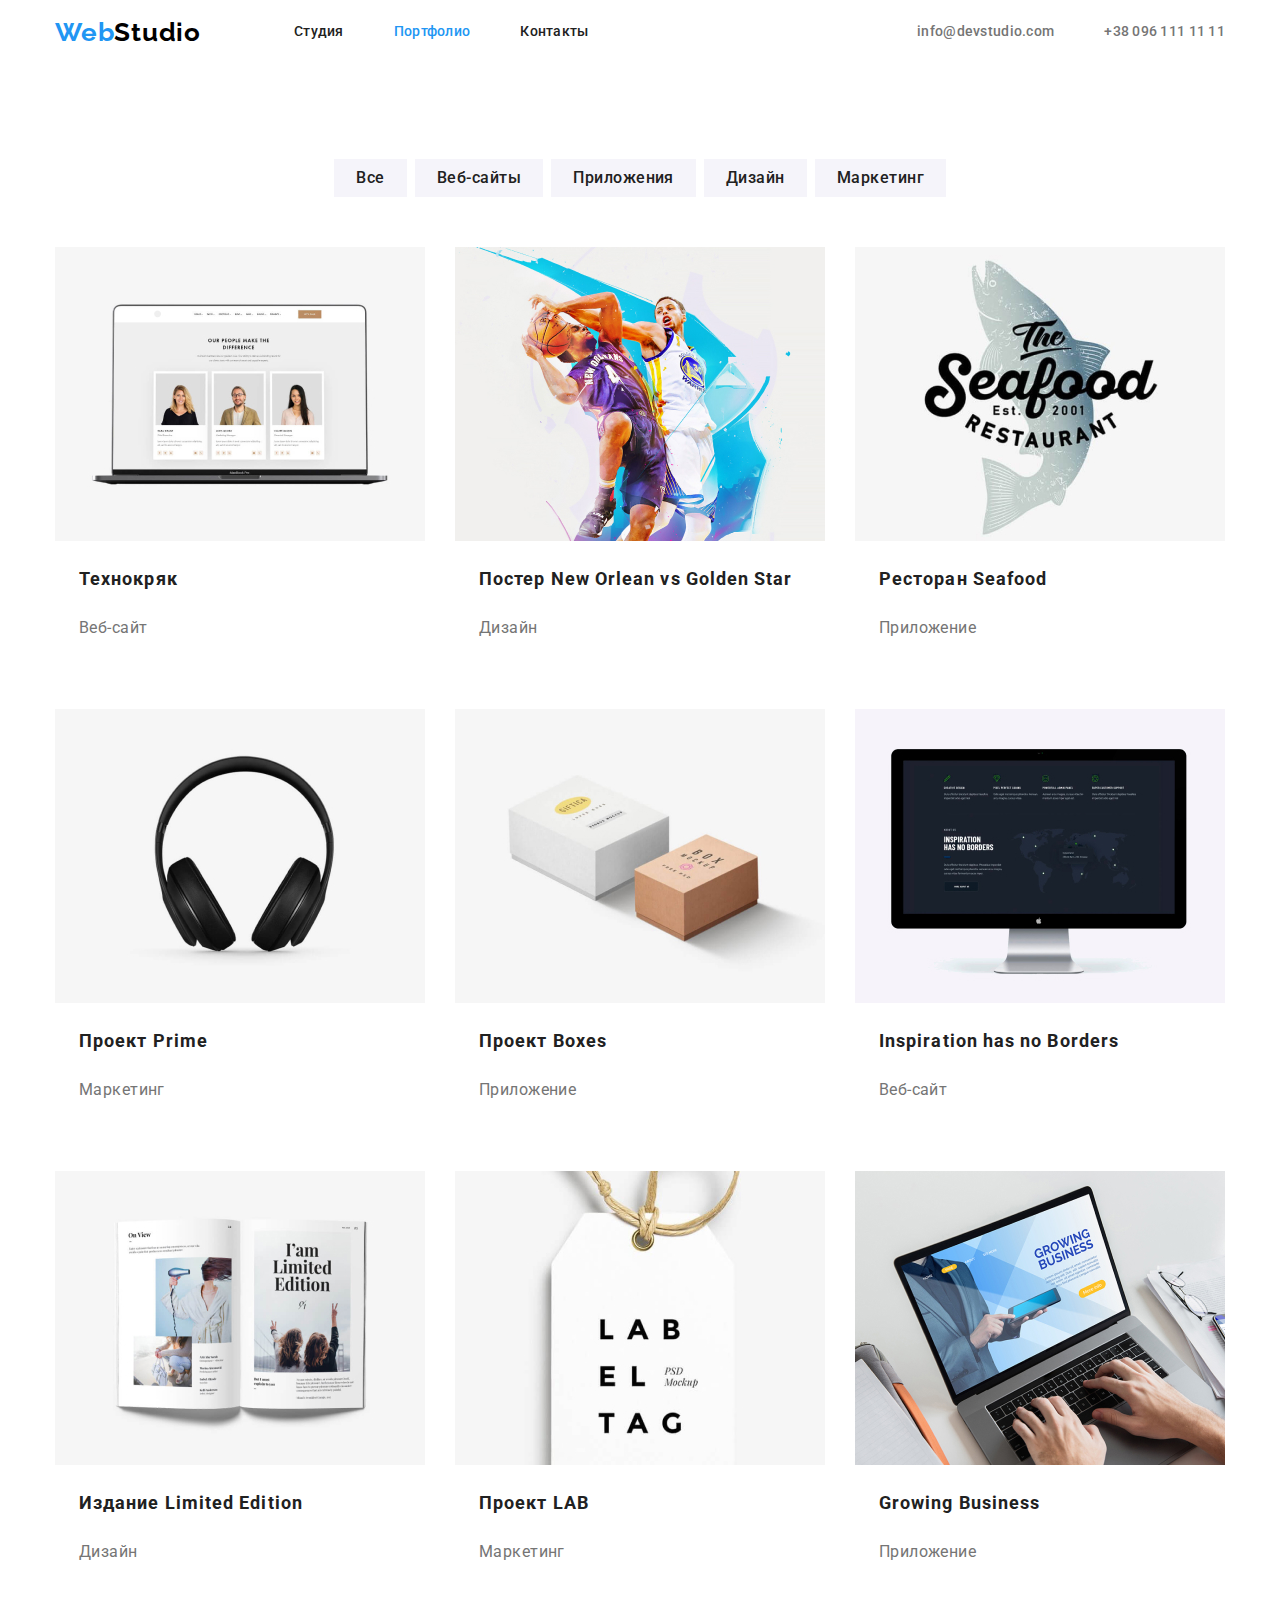
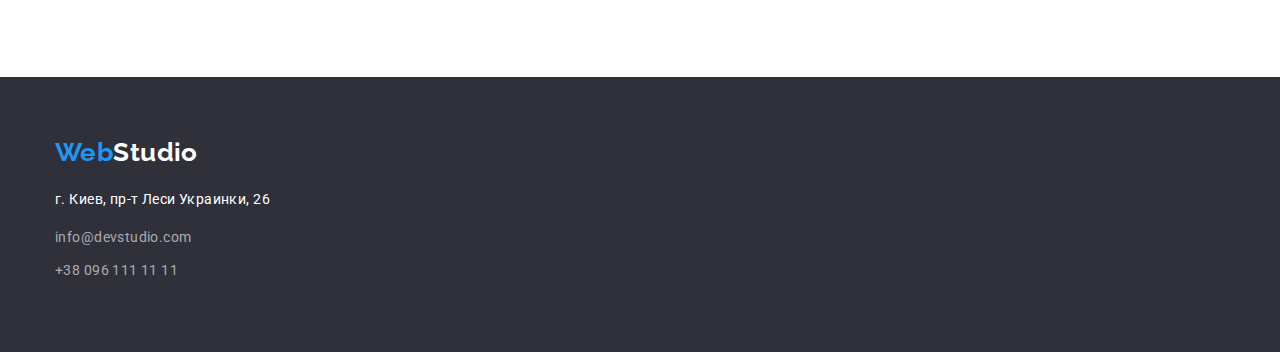
==== portfolio.html @ 2c36c58c "Создание репозитория-goit-markup-hw-04" ====
<!DOCTYPE html>
<html lang="ru">
<head>
    <meta charset="UTF-8">
    <meta name="viewport" content="width=device-width, initial-scale=1.0">
    <title>Portfolio</title>
    <link rel="stylesheet" href="https://fonts.googleapis.com/css2?family=Raleway:wght@700&family=Roboto:wght@400;500;700;900&display=swap">
    <link rel="stylesheet" href="./css/normalize.css">
    <link rel="stylesheet" href="./css/slyles.css">
</head>
<body>
    <!-- Шапка -->
    <header class="header">
        <div class="container flexbox">
        <nav class="navigation">
            <a class="header-logo" href="./index.html">
            <span class="web-logo">Web</span>Studio</a>
            <ul class="site-nav list">
            <li class="menu-item"><a href="./index.html" class="link">Студия</a></li>
            <li class="menu-item"><a href="./portfolio.html" class="link current">Портфолио</a></li> 
            <li class="menu-item"><a href="Контакты" class="link">Контакты</a></li> 
          </ul>
          </nav>
          <ul class="header-contacts list">
           <li class="menu-item"><a href="mailto:info@devstudio.com" class="link">info@devstudio.com</a></li>
           <li class="menu-item"><a href="tel:+380961111111" class="link">+38 096 111 11 11</a></li>
          </ul>
        </div>
    </header>
    <main>
       <!-- Портфолио_кнопки_h1 --> 
        <section class="our-works">
            <div class="container">
            <h1 class="portfolio-title">Портфолио</h1>
            <ul class="list filter-button">
                <li class="item">
                    <button type="button" class="secondary-button">Все</button>
                </li>
                <li class="item">
                    <button type="button" class="secondary-button">Веб-сайты</button>
                </li>
                <li class="item">
                    <button type="button" class="secondary-button">Приложения</button>
                </li>
                <li class="item">
                    <button type="button" class="secondary-button">Дизайн</button>
                </li>
                <li class="item">
                    <button type="button" class="secondary-button">Маркетинг</button>
                </li>
            </ul>
            <!-- Портфолио_галерея --> 
            <ul class="list portfolio-list">
                <li class="item">
                    <a href="Технокряк">
                        <img class="image-portfolio" src="img/portfolio-01.jpg" alt="Технокряк">
                        <div class="desc-portfolio">
                        <h2 class="title">Технокряк</h2>
                        <p class="text">Веб-сайт</p>
                    </div>
                    </a>
                </li>
                <li class="item">
                    <a href="Постер-New-Orlean-vs-Golden-Star">
                        <img class="image-portfolio" src="img/portfolio-02.jpg" alt="Постер New Orlean vs Golden Star" width="370">
                        <div class="desc-portfolio">
                        <h2 class="title">Постер New Orlean vs Golden Star</h2>
                        <p class="text">Дизайн</p>
                    </div>
                    </a>
                </li>
                <li class="item">
                    <a href="Ресторан-Seafood">
                        <img class="image-portfolio" src="img/portfolio-03.jpg" alt="Ресторан Seafood" width="370">
                        <div class="desc-portfolio">
                        <h2 class="title">Ресторан Seafood</h2>
                        <p class="text">Приложение</p>
                    </div>
                    </a>
                </li>
                <li class="item">
                    <a href="Проект-Prime">
                        <img class="image-portfolio" src="img/portfolio-04.jpg" alt="Проект Prime" width="370">
                        <div class="desc-portfolio">
                        <h2 class="title">Проект Prime</h2>
                        <p class="text">Маркетинг</p>
                    </div>
                    </a>
                </li>
                <li class="item">
                    <a href="Проект-Boxes">
                        <img class="image-portfolio" src="img/portfolio-05.jpg" alt="Проект Boxes" width="370">
                        <div class="desc-portfolio">
                        <h2 class="title">Проект Boxes</h2>
                        <p class="text">Приложение</p>
                    </div>
                    </a>
                </li>
                <li class="item">
                    <a href="Inspiration-has-no-Borders">
                        <img class="image-portfolio" src="img/portfolio-06.jpg" alt="Inspiration has no Borders" width="370">
                        <div class="desc-portfolio">
                        <h2 class="title">Inspiration has no Borders</h2>
                        <p class="text">Веб-сайт</p>
                    </div>
                    </a>
                </li>
                <li class="item">
                    <a href="Издание-Limited-Edition">
                        <img class="image-portfolio" src="img/portfolio-07.jpg" alt="Издание Limited Edition" width="370">
                        <div class="desc-portfolio">
                        <h2 class="title">Издание Limited Edition</h2>
                        <p class="text">Дизайн</p>
                    </div>
                    </a>
                </li>
                <li class="item">
                    <a href="Проект-LAB">
                        <img class="image-portfolio" src="img/portfolio-08.jpg" alt="Проект LAB" width="370">
                        <div class="desc-portfolio">
                        <h2 class="title">Проект LAB</h2>
                        <p class="text">Маркетинг</p>
                    </div>
                    </a>
                </li>
                <li class="item">
                    <a href="Growing-Business">
                        <img class="image-portfolio" src="img/portfolio-09.jpg" alt="Growing Business" width="370">
                        <div class="desc-portfolio">
                        <h2 class="title">Growing Business</h2>
                        <p class="text">Приложение</p>
                    </div>
                    </a>
                </li>
            </ul>
            </div>
        </section>
    </main>
    <!-- Контакты -->
    <footer class="footer">
    <div class="container">
        <a class="footer-logo" href="./index.html">
            <span class="web-logo">Web</span>Studio</a>
        <address class="footer-address">
            <p class="text">г. Киев, пр-т Леси Украинки, 26</p>
            <ul class="list address-list">
                <li class="address-mail">
                 <a class="link" href="mailto:info@devstudio.com">info@devstudio.com</a>
                </li>
                <li>
                 <a class="link" href="tel:+380961111111">+38 096 111 11 11</a>
                </li>
            </ul>   
        </address>
    </div>
    </footer>
</body>
</html>
---- css/slyles.css ----
/* index */
:root {
    --primary-text-color: #212121;
    --secondary-text-color: #757575;
    --white-color: #ffffff;
    --accent-color: #2196F3;
    --primary-bg-color: #ffffff;
    --secondary-1-bg-color: #2F303A;
    --secondary-2-bg-color: #F5F4FA;
}
html {
    -moz-box-sizing: border-box;
}

*,
*::after,
*::before {
    box-sizing: border-box;
}

body {
    background-color: var(--primary-bg-color);
    color: var(--primary-text-color);
    font-family: "Roboto", sans-serif;
    font-weight: 400;
    font-size: 14px;
    line-height: 1.71;
    letter-spacing: 0.03em;
}

img {
    display: block;
    width: 100%;
    height: auto;
}

.container {
    width: 1200px;
    padding-left: 15px;
    padding-right: 15px;
    margin-right: auto;
    margin-left: auto;
}

.flexbox {
    display: flex;
}

.list {
    list-style: none;
    margin: 0;
    padding: 0;
}
.link {
    text-decoration: none;
}

.section {
    padding-top: 94px;
    padding-bottom: 94px;
}

.section-title {
  margin-top: 0;
  margin-bottom: 50px;
  font-size: 36px;
  font-weight: 700;
  line-height: 1.17;
  text-align: center;
}

/* точки списка */
ul {
    list-style: none;
}
/* подчеркивание ссылок */
a {
    text-decoration: none;
}

/* header */
.header {
    font-weight: 500;
    line-height: 1.14;
    letter-spacing: 0.02em;
}

.header .flexbox {
    align-items: center;
    justify-content: flex-end;
}

.navigation {
    display: flex;
    align-items: center;
    margin-right: auto;
}

.header-logo {
    color: #000000;
    font-family: "Raleway", sans-serif;
    font-weight: 700;
    font-size: 26px;
    line-height: 1.19;
    letter-spacing: 0.03em;
    margin-right: 93px;
}
.web-logo {
    color: var(--accent-color);
}
.site-nav {
    display: flex;
    padding-top: 24px;
    padding-bottom: 25px;
}

.menu-item:not(:last-child) {
    margin-right: 50px;
}

.site-nav .link {
    color: var(--primary-text-color);
}
.site-nav .link.current {
    color: var(--accent-color);
}
.site-nav .link:hover,
.site-nav .link.focus {
    color: var(--accent-color);
}

.header-contacts {
    display: flex;
    padding-top: 24px;
    padding-bottom: 25px;
}

.header-contacts .link {
    color: #757575;
}
.header-contacts .link:hover,
.header-contacts .link:focus {
    color: var(--accent-color);
} 
/* services */
.hero-section {
    text-align: center;
    background-color: #2F303A;
    padding-top: 200px;
    padding-bottom: 200px;
}
.hero-title {
    color: var(--white-color);
    width: 696px;
    margin-top: 0;
    margin-bottom: 30px;
    margin-left: auto;
    margin-right: auto;
    font-weight: 900;
    font-size: 44px;
    line-height: 1.36;
    text-align: center;
    letter-spacing: 0.06em;
    text-transform: uppercase;
}
.primary-button {
    color: var(--primary-bg-color);
    background-color: var(--accent-color);

    font-weight: 700;
    font-size: 16px;
    line-height: 1.87;
    text-align: center;
    letter-spacing: 0.06em;

    display: inline-block;
    padding-top: 10px;
    padding-bottom: 10px;
    padding-left: 32px;
    padding-right: 32px;
    border-radius: 4px;
    border-radius: 4px;
}
/* about-us-features */
.features-section {
    padding-bottom: 0;
}
.features-item {
    display: flex;
    padding-left: 0;
    margin-top: 0;
    margin-bottom: 0;
}

.features-list {
    width: calc((100% - 3 * 30px) / 4);
    width: 270px;
    height: 101px;
}
.features-list:not(:last-child) {
    margin-right: 30px;
}

.features-title {
    font-weight: 700;
    font-size: 14px;
    line-height: 1.14;
    letter-spacing: 0.03em;
    text-transform: uppercase;

    margin-top: 0;
    margin-bottom: 10px;
}
.features-text {
    margin-top: 0;
    margin-bottom: 0;

    color: var(--secondary-text-color)
}
/* about-us-gallery */
.about-us {
    display: flex;
    padding-left: 0;
    margin-top: 0;
    margin-bottom: 0;
}
.about-us .item {
    width: calc((100% - 2 * 30px) / 3);
    margin-right: 30px;
}
.about-us .item:last-child {
    margin-right: 0;
  }

/* our-team */
.team-section {
    padding-top: 94px;
    padding-bottom: 94px;
    background-color: var(--secondary-2-bg-color)
}
.team-list {
    display: flex;
    padding-left: 0;
    margin-top: 0;
    margin-bottom: 0;
    text-align: center;
}
.team-list .item {
    width: calc((100% - 30px * 3) / 4);
    margin-right: 30px;
}
.team-list .item:last-child {
    margin-right: 0;
}
.team-image {
    margin-bottom: 30px;
}
.team-list .title {
    font-weight: 500;
    font-size: 16px;
    line-height: 1.19;
    letter-spacing: 0.03em;

    margin-top: 0;
    margin-bottom: 10px;
}
.team-list .text {
    color: var(--secondary-text-color);
    font-size: 16px;
    line-height: 1.19;
    margin-top: 0;
    margin-bottom: 0;
    letter-spacing: 0.03em;
}
/* footer */
.footer {
    background-color: var(--secondary-1-bg-color);
    padding-top: 60px;
    padding-bottom: 60px;
}
.footer-logo {
    color: var(--white-color);
    font-family: "Raleway", sans-serif;
    font-weight: 700;
    font-size: 26px;
    line-height: 1.19;
}
.footer-address .text {
    margin-top: 20px;
    color: var(--white-color)
    
}
.footer-address {
    font-style: normal;
}
.address-list {
    margin-bottom: 9px;
    margin-top: 0;
}
.footer-address .link {
    margin-top: 9px;
    display: block;
    color: rgba(255, 255, 255, 0.6);
}
.footer-address .link:hover,
.footer-address .link:focus {
    color: var(--accent-color);
}

/* portfolio */
.our-works {
    padding-top: 94px;
    padding-bottom: 94px;
}
.portfolio-title {
    display: none;
}

/* buttons */
.filter-button {
    display: flex;
    justify-content: center;
    align-items: flex-end;
    margin-bottom: 50px;
}
.filter-button .item:not(:first-child) {
    margin-left: 8px;
  }

.secondary-button {
    color: var(--primary-text-color);
    background-color: var(--secondary-2-bg-color);
    padding: 6px 22px;
    border: none;
    min-width: 73px;
    font-family: inherit;
    font-weight: 500;
    text-align: center;
    font-size: 16px;
    line-height: 1.62;
    letter-spacing: 0.03em;
}
.secondary-button:hover,
.secondary-button:focus {
    color: var(--white-color);
    background-color: var(--accent-color);
}
/* portfolio-gallery */
.portfolio-list {
    display: flex;
    flex-wrap: wrap;
}
.portfolio-list .item {
    width: calc((100% - 30px * 2) / 3);
}
.portfolio-list .item:not(:nth-child(3n)) {
    margin-right: 30px;
}
.portfolio-list .item:not(:nth-last-child(-n + 3)) {
    margin-bottom: 50px;
}
.image-portfolio {
    margin-bottom: 20px;
}
.desc-portfolio {
    padding-right: 24px;
    padding-left: 24px;
}

.portfolio-list .title {
    color: var(--primary-text-color);
    margin-top: 0px;
    margin-bottom: 4px;
    font-size: 18px;
    font-weight: 700;
    line-height: 2;
    letter-spacing: 0.06em;
}
.portfolio-list .text {
    color: var(--secondary-text-color);
    font-size: 16px;
    line-height: 1.87;
}
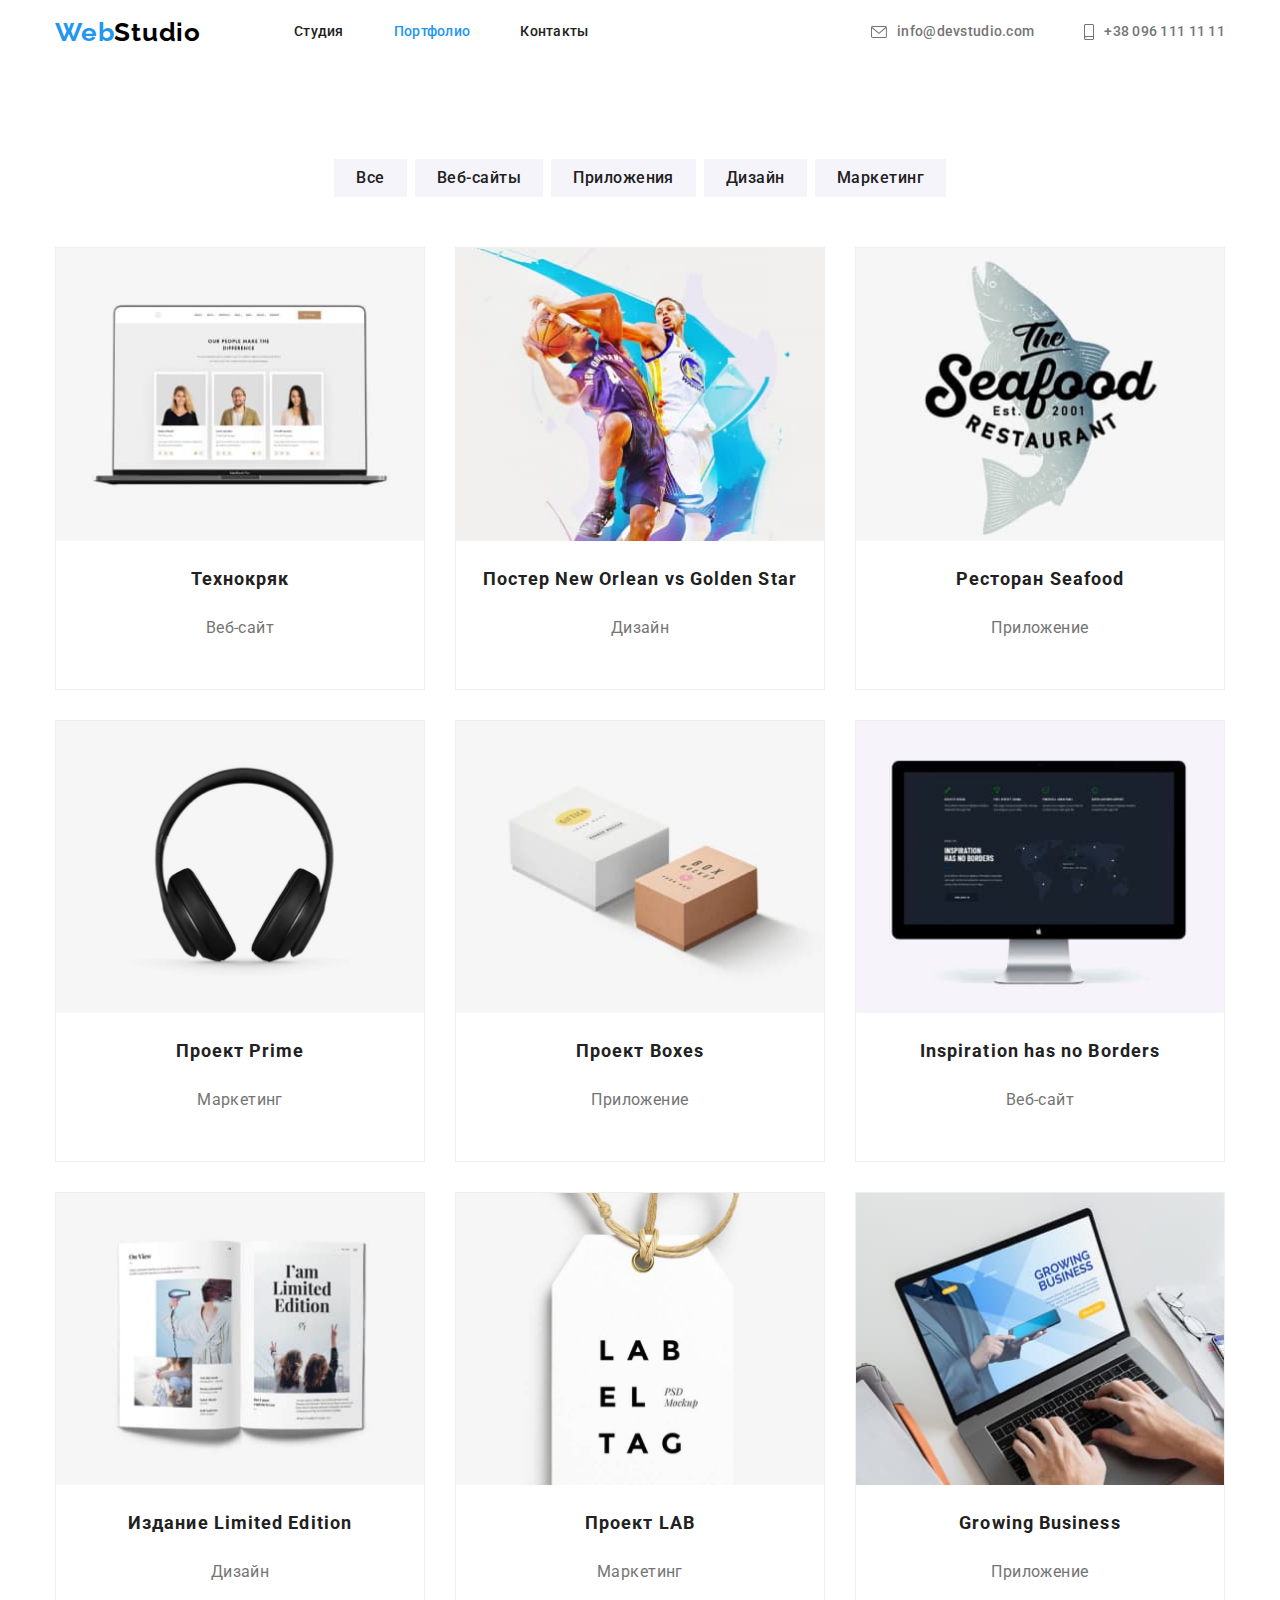
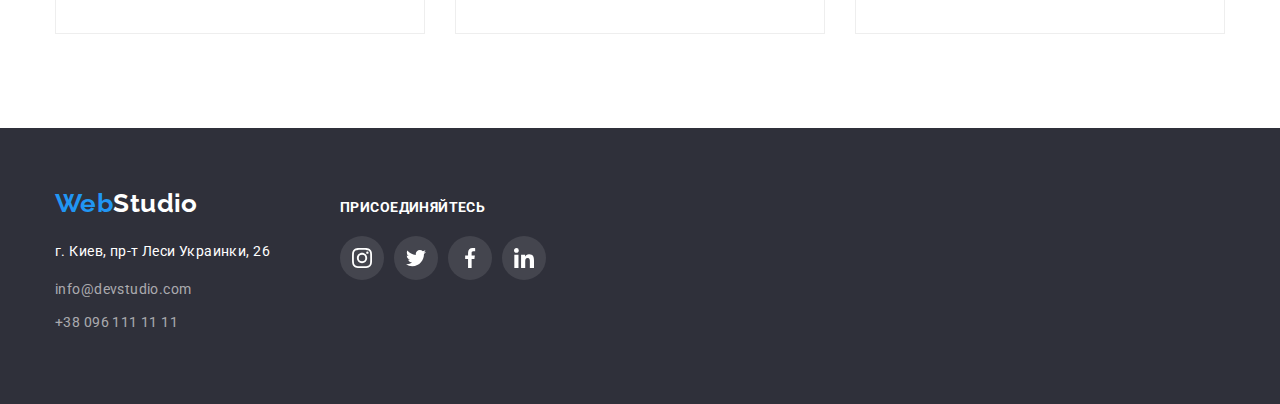
==== commit 8951e3de: "Редакция-01" ====
--- a/portfolio.html
+++ b/portfolio.html
@@ -11,7 +11,7 @@
 <body>
     <!-- Шапка -->
     <header class="header">
-        <div class="container flexbox">
+     <div class="container flexbox">
         <nav class="navigation">
             <a class="header-logo" href="./index.html">
             <span class="web-logo">Web</span>Studio</a>
@@ -20,11 +20,23 @@
             <li class="menu-item"><a href="./portfolio.html" class="link current">Портфолио</a></li> 
             <li class="menu-item"><a href="Контакты" class="link">Контакты</a></li> 
           </ul>
-          </nav>
-          <ul class="header-contacts list">
-           <li class="menu-item"><a href="mailto:info@devstudio.com" class="link">info@devstudio.com</a></li>
-           <li class="menu-item"><a href="tel:+380961111111" class="link">+38 096 111 11 11</a></li>
-          </ul>
+        </nav>
+        <ul class="header-contacts list">
+           <li class="menu-item">
+                <a href="mailto:info@devstudio.com" class="link">
+                    <svg class="icon-mail">
+                       <use href="./img/sprite-icon-opt.svg#icon-mail"></use>
+                    </svg>info@devstudio.com
+                </a>
+            </li>
+           <li class="menu-item">
+               <a href="tel:+380961111111" class="link">
+                    <svg class="icon-phone">
+                       <use href="./img/sprite-icon-opt.svg#icon-smartphone"></use>
+                    </svg>+38 096 111 11 11
+                </a>
+            </li>
+        </ul>
         </div>
     </header>
     <main>
@@ -138,21 +150,56 @@
     </main>
     <!-- Контакты -->
     <footer class="footer">
-    <div class="container">
-        <a class="footer-logo" href="./index.html">
-            <span class="web-logo">Web</span>Studio</a>
-        <address class="footer-address">
-            <p class="text">г. Киев, пр-т Леси Украинки, 26</p>
-            <ul class="list address-list">
-                <li class="address-mail">
-                 <a class="link" href="mailto:info@devstudio.com">info@devstudio.com</a>
-                </li>
-                <li>
-                 <a class="link" href="tel:+380961111111">+38 096 111 11 11</a>
-                </li>
-            </ul>   
-        </address>
-    </div>
+        <div class="container flexbox">
+            <div class="container-footer">
+                <a class="footer-logo" href="./index.html">
+                    <span class="web-logo">Web</span>Studio</a>
+                <address class="footer-address">
+                    <p class="text">г. Киев, пр-т Леси Украинки, 26</p>
+                        <ul class="list address-list">
+                            <li class="address-mail">
+                                <a class="link" href="mailto:info@devstudio.com">info@devstudio.com</a>
+                            </li>
+                            <li>
+                                <a class="link" href="tel:+380961111111">+38 096 111 11 11</a>
+                            </li>
+                        </ul>   
+                </address>
+            </div>
+            <div class="footer-join">
+                <h3 class="footer-title">присоединяйтесь</h3>
+                <ul class="social-nav">
+                    <li class="social-item">
+                        <a href="/" class="social-link footer-social-link">
+                            <svg class="social-icon footer-icon">
+                                <use href="./img/sprite-icon-opt.svg#icon-instagram"></use>
+                            </svg>
+                        </a>
+                    </li>
+                    <li class="social-item">
+                        <a href="/" class="social-link footer-social-link">
+                            <svg class="social-icon footer-icon">
+                                <use href="./img/sprite-icon-opt.svg#icon-twitter"></use>
+                            </svg>
+                        </a>
+                    </li>
+                    <li class="social-item">
+                        <a href="/" class="social-link footer-social-link">
+                            <svg class="social-icon footer-icon">
+                                <use href="./img/sprite-icon-opt.svg#icon-facebook"></use>
+                            </svg>
+                        </a>
+                    </li>
+                    <li class="social-item">
+                        <a href="/" class="social-link footer-social-link">
+                            <svg class="social-icon footer-icon">
+                                <use href="./img/sprite-icon-opt.svg#icon-linkedin"></use>
+                            </svg>
+                        </a>
+                    </li>
+                </ul>
+            </div>
+        </div>
     </footer>
 </body>
 </html>--- a/css/slyles.css
+++ b/css/slyles.css
@@ -9,7 +9,7 @@
     --secondary-2-bg-color: #F5F4FA;
 }
 html {
-    -moz-box-sizing: border-box;
+    box-sizing: border-box;
 }
 
 *,
@@ -57,7 +57,6 @@
 
 .section {
     padding-top: 94px;
-    padding-bottom: 94px;
 }
 
 .section-title {
@@ -67,6 +66,8 @@
   font-weight: 700;
   line-height: 1.17;
   text-align: center;
+  letter-spacing: 0.03em;
+  color: var(--primary-text-color);
 }
 
 /* точки списка */
@@ -142,13 +143,51 @@
 .header-contacts .link:focus {
     color: var(--accent-color);
 } 
+
+.header-contacts .icon-mail {
+    width: 16px;
+    height: 12px;
+    vertical-align: middle;
+    margin-right: 10px;
+    fill: var(--secondary-text-color);
+}
+
+.header-contacts .link:hover .icon-mail,
+.header-contacts .link:focus .icon-mail,
+.header-contacts .link:hover .icon-phone,
+.header-contacts .link:focus .icon-phone {
+    fill: var(--accent-color);
+}
+
+.header-contacts .icon-phone {
+    width: 10px;
+    height: 16px;
+    vertical-align: middle;
+    margin-right: 10px;
+    fill: var(--secondary-text-color);
+}
+
 /* services */
 .hero-section {
     text-align: center;
     background-color: #2F303A;
     padding-top: 200px;
     padding-bottom: 200px;
-}
+
+    max-width: 1600px;
+    height: 600px;
+    margin-left: auto;
+    margin-right: auto;
+    background-image: linear-gradient(
+        rgba(47, 48, 58, 0.4),
+        rgba(47, 48, 58, 0.4)
+      ),
+    url("../img/hero-photo.jpg");
+    background-repeat: no-repeat;
+    background-position: center;
+    background-size: cover;
+  }
+
 .hero-title {
     color: var(--white-color);
     width: 696px;
@@ -180,11 +219,13 @@
     padding-right: 32px;
     border-radius: 4px;
     border-radius: 4px;
+    cursor: pointer;
 }
 /* about-us-features */
 .features-section {
-    padding-bottom: 0;
-}
+    padding-top: 94px;
+}
+
 .features-item {
     display: flex;
     padding-left: 0;
@@ -195,10 +236,23 @@
 .features-list {
     width: calc((100% - 3 * 30px) / 4);
     width: 270px;
-    height: 101px;
+    height: 251px;
 }
 .features-list:not(:last-child) {
     margin-right: 30px;
+}
+
+.icon-background {
+    background-color: var(--secondary-2-bg-color);
+    padding-top: 25px;
+    padding-bottom: 25px;
+    margin-bottom: 30px;
+    text-align: center;
+}
+
+.features-icon {
+    width: 70px;
+    height: 70px;
 }
 
 .features-title {
@@ -218,6 +272,11 @@
     color: var(--secondary-text-color)
 }
 /* about-us-gallery */
+.gallery-section {
+    padding-top: 94px;
+    padding-bottom: 94px;
+}
+
 .about-us {
     display: flex;
     padding-left: 0;
@@ -227,10 +286,11 @@
 .about-us .item {
     width: calc((100% - 2 * 30px) / 3);
     margin-right: 30px;
+    padding-bottom: 0;
 }
 .about-us .item:last-child {
     margin-right: 0;
-  }
+}
 
 /* our-team */
 .team-section {
@@ -248,10 +308,25 @@
 .team-list .item {
     width: calc((100% - 30px * 3) / 4);
     margin-right: 30px;
+
+    text-align: center;
+    padding-bottom: 30px;
+    background-color: var(--white-color);
+    box-shadow: 0px 1px 3px rgba(0, 0, 0, 0.12), 
+    0px 1px 1px rgba(0, 0, 0, 0.14), 0px 2px 1px rgba(0, 0, 0, 0.2);
+    border-radius: 0px 0px 4px 4px;
 }
 .team-list .item:last-child {
     margin-right: 0;
 }
+
+.item {
+    text-align: center;
+    padding-bottom: 30px;
+    background-color: 
+    var(--primary-bg-color)
+}
+
 .team-image {
     margin-bottom: 30px;
 }
@@ -269,15 +344,102 @@
     font-size: 16px;
     line-height: 1.19;
     margin-top: 0;
+    margin-bottom: 16;
+    letter-spacing: 0.03em;
+}
+
+.social-nav {
+    display: flex;
+    justify-content: center;
+    padding-left: 0;
+}
+
+.social-link {
+    display: block;
+    width: 44px;
+    height: 44px;
+    border-radius: 50%;
+    display: flex;
+    justify-content: center;
+    align-items: center;
+}
+
+.social-item:not(:last-child) {
+    margin-right: 10px;
+}
+
+.social-icon {
+    width: 20px;
+    height: 20px;
+    fill: #AFB1B8;
+}
+
+.social-link:hover,
+.social-link:focus {
+    background-color: var(--accent-color);
+}
+
+.social-link:hover .social-icon,
+.social-link:focus .social-icon {
+    fill: var(--white-color);
+}
+
+/* Постоянные клиенты */
+
+.clients-section {
+    padding-top: 94px;
+    padding-bottom: 94px;
+}
+
+.clients-list {
+    display: flex;
+    padding-left: 0;
+    margin-top: 0;
     margin-bottom: 0;
-    letter-spacing: 0.03em;
-}
+    text-align: center;
+}
+
+.clients-item:not(:last-child) {
+    margin-right: 30px;
+}
+
+.clients-link {
+    color: #afb1b8;
+    display: flex;
+    justify-content: center;
+    align-items: center;
+    width: 170px;
+    height: 90px;
+    border: 1px solid #afb1b8;
+    border-radius: 4px;
+}
+
+.clients-icon {
+    fill: currentColor;
+}
+
+.clients-link:hover,
+.clients-link:focus {
+    border: 1px solid var(--accent-color);
+}
+
+.clients-link:hover .clients-icon {
+    fill: var(--accent-color);
+}
+
 /* footer */
 .footer {
     background-color: var(--secondary-1-bg-color);
-    padding-top: 60px;
-    padding-bottom: 60px;
-}
+}
+
+.container-footer {
+    max-width: 250px;
+	margin-left: 0px;
+	margin-right: 70px;
+	padding-top: 60px;
+	padding-bottom: 60px;
+}
+
 .footer-logo {
     color: var(--white-color);
     font-family: "Raleway", sans-serif;
@@ -307,6 +469,29 @@
     color: var(--accent-color);
 }
 
+.footer-join {
+    padding-top: 72px;
+    padding-bottom: 100px;
+}
+
+.footer-title {
+    margin-top: 0;
+    margin-bottom: 20px;
+    text-transform: uppercase;
+    color: var(--white-color);
+    font-size: 14px;
+    line-height: 1.14;
+    letter-spacing: 0.03em;
+}
+
+.social-icon.footer-icon {
+    fill: var(--white-color);
+}
+
+.footer-social-link {
+    background-color: rgba(255, 255, 255, 0.1);
+}
+
 /* portfolio */
 .our-works {
     padding-top: 94px;
@@ -323,6 +508,11 @@
     align-items: flex-end;
     margin-bottom: 50px;
 }
+
+.filter-button .item {
+    padding-bottom: 0;
+}
+
 .filter-button .item:not(:first-child) {
     margin-left: 8px;
   }
@@ -352,13 +542,20 @@
 }
 .portfolio-list .item {
     width: calc((100% - 30px * 2) / 3);
+    border: 1px solid #EEEEEE;
 }
 .portfolio-list .item:not(:nth-child(3n)) {
     margin-right: 30px;
 }
 .portfolio-list .item:not(:nth-last-child(-n + 3)) {
-    margin-bottom: 50px;
-}
+    margin-bottom: 30px;
+}
+
+.portfolio-list .item:hover {
+    box-shadow: 0px 1px 1px rgba(0, 0, 0, 0.12),
+     0px 4px 4px rgba(0, 0, 0, 0.06), 1px 4px 6px rgba(0, 0, 0, 0.16);
+}
+
 .image-portfolio {
     margin-bottom: 20px;
 }
